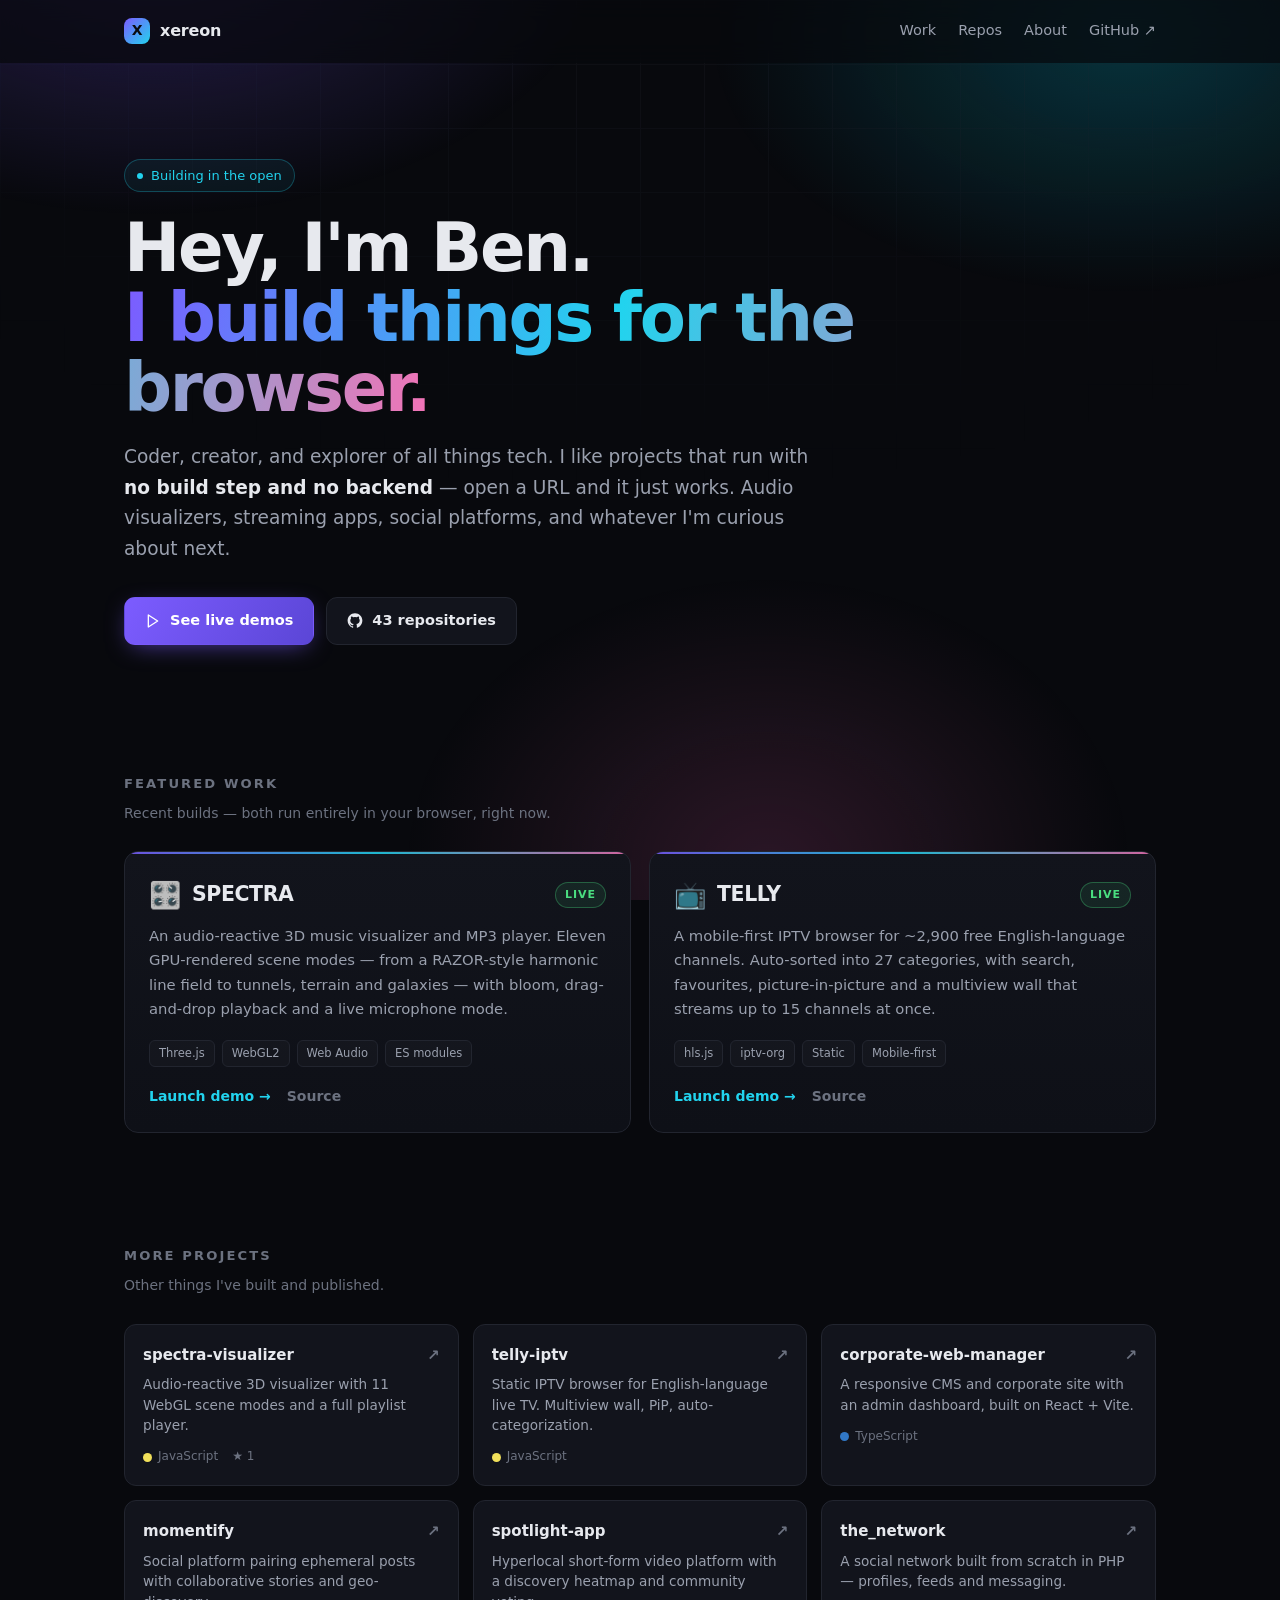
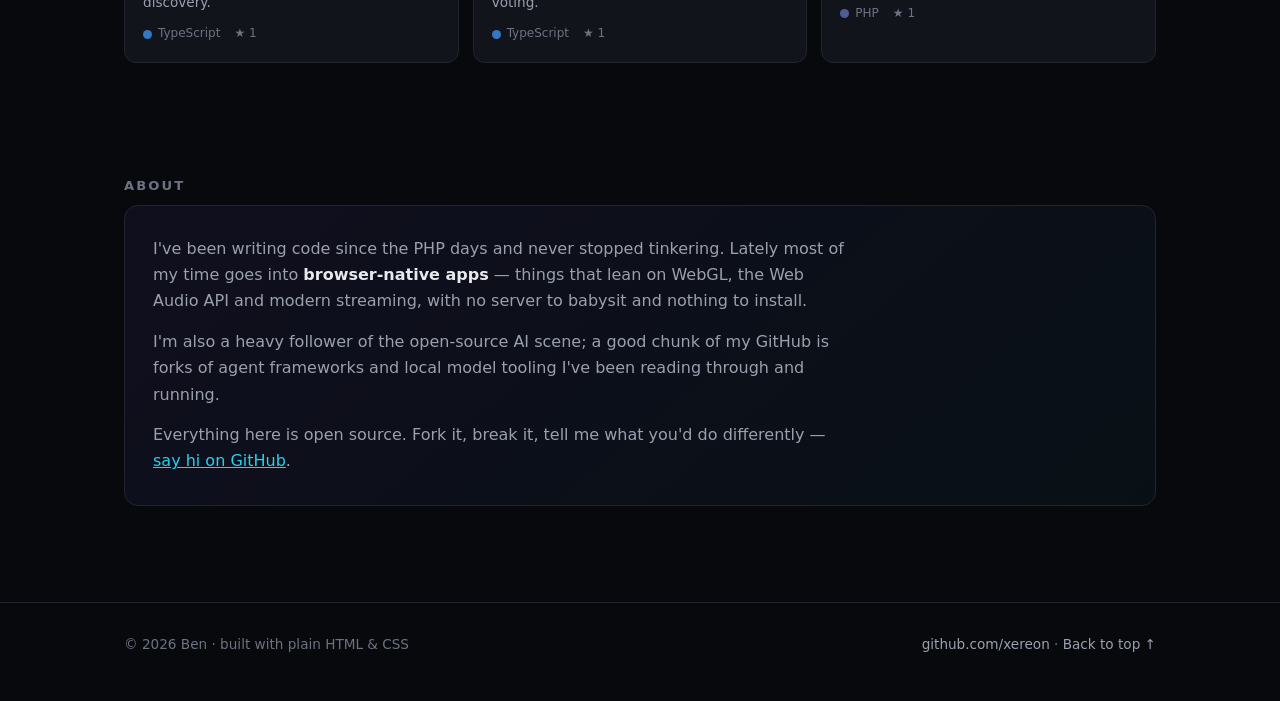
==== index.html @ 3863d05d "Rebuild personal page as a static single-file site Replaces the two-line Jekyll README page with a h" ====
<!DOCTYPE html>
<html lang="en">
<head>
<meta charset="utf-8">
<meta name="viewport" content="width=device-width, initial-scale=1">
<title>Ben — xereon</title>
<meta name="description" content="Ben (xereon) — coder and creator. Browser-based audio visualizers, IPTV apps, social platforms, and other open-source experiments.">
<meta property="og:title" content="Ben — xereon">
<meta property="og:description" content="Coder, creator, and explorer of all things tech. Open-source projects you can run in a browser.">
<meta property="og:type" content="website">
<meta property="og:url" content="https://xereon.github.io/">
<link rel="icon" href="data:image/svg+xml,<svg xmlns='http://www.w3.org/2000/svg' viewBox='0 0 100 100'><text y='.9em' font-size='90'>⚡</text></svg>">
<style>
  :root{
    --bg:#08090d;
    --bg-soft:#0e1017;
    --card:#12141c;
    --line:#22252f;
    --text:#e7e9ee;
    --muted:#9aa0ae;
    --dim:#6c7280;
    --accent:#7c5cff;
    --accent-2:#22d3ee;
    --accent-3:#f472b6;
    --radius:14px;
    --max:1080px;
  }

  *{box-sizing:border-box}

  html{scroll-behavior:smooth}

  body{
    margin:0;
    background:var(--bg);
    color:var(--text);
    font:16px/1.65 system-ui,-apple-system,"Segoe UI",Roboto,Helvetica,Arial,sans-serif;
    -webkit-font-smoothing:antialiased;
    overflow-x:hidden;
  }

  /* animated gradient wash behind everything */
  .aurora{
    position:fixed;
    inset:0;
    z-index:-1;
    pointer-events:none;
    background:
      radial-gradient(48rem 30rem at 12% -8%, rgba(124,92,255,.28), transparent 60%),
      radial-gradient(42rem 26rem at 88% 4%, rgba(34,211,238,.20), transparent 62%),
      radial-gradient(38rem 30rem at 60% 96%, rgba(244,114,182,.14), transparent 60%);
    filter:saturate(120%);
    animation:drift 24s ease-in-out infinite alternate;
  }
  .aurora::after{
    content:"";
    position:absolute;
    inset:0;
    background-image:linear-gradient(var(--line) 1px,transparent 1px),linear-gradient(90deg,var(--line) 1px,transparent 1px);
    background-size:64px 64px;
    opacity:.25;
    mask-image:radial-gradient(70% 55% at 50% 0%,#000 20%,transparent 100%);
    -webkit-mask-image:radial-gradient(70% 55% at 50% 0%,#000 20%,transparent 100%);
  }
  @keyframes drift{
    from{transform:translate3d(0,0,0) scale(1)}
    to{transform:translate3d(0,-3%,0) scale(1.08)}
  }

  a{color:inherit}

  /* horizontal only, so section/.hero keep control of vertical rhythm */
  .wrap{max-width:var(--max);margin:0 auto;padding-left:24px;padding-right:24px}

  /* ---------- header ---------- */
  header{
    position:sticky;
    top:0;
    z-index:10;
    backdrop-filter:blur(12px);
    -webkit-backdrop-filter:blur(12px);
    background:rgba(8,9,13,.72);
    border-bottom:1px solid transparent;
    transition:border-color .3s ease;
  }
  header.stuck{border-bottom-color:var(--line)}
  .nav{display:flex;align-items:center;justify-content:space-between;height:62px}
  .brand{
    display:flex;align-items:center;gap:10px;
    font-weight:650;letter-spacing:-.01em;text-decoration:none;
  }
  .mark{
    width:26px;height:26px;border-radius:8px;
    background:linear-gradient(135deg,var(--accent),var(--accent-2));
    display:grid;place-items:center;
    font-size:14px;font-weight:800;color:#0b0c11;
  }
  .nav nav{display:flex;gap:22px;font-size:14.5px}
  .nav nav a{color:var(--muted);text-decoration:none;transition:color .2s}
  .nav nav a:hover{color:var(--text)}
  @media (max-width:560px){ .nav nav{gap:16px;font-size:14px} .nav nav a.hide-sm{display:none} }

  /* ---------- hero ---------- */
  /* padding-block only — must not clobber .wrap's horizontal padding */
  .hero{padding-top:96px;padding-bottom:72px}
  .tagline{
    display:inline-flex;align-items:center;gap:8px;
    font-size:13px;color:var(--accent-2);
    border:1px solid rgba(34,211,238,.28);
    background:rgba(34,211,238,.06);
    padding:5px 12px;border-radius:999px;margin-bottom:22px;
  }
  .dot{width:6px;height:6px;border-radius:50%;background:var(--accent-2);animation:pulse 2s ease-in-out infinite}
  @keyframes pulse{0%,100%{opacity:1;transform:scale(1)}50%{opacity:.35;transform:scale(.8)}}

  h1{
    margin:0 0 18px;
    font-size:clamp(2.4rem,6.5vw,4.2rem);
    line-height:1.04;
    letter-spacing:-.035em;
    font-weight:760;
  }
  .grad{
    background:linear-gradient(100deg,var(--accent) 0%,var(--accent-2) 48%,var(--accent-3) 100%);
    -webkit-background-clip:text;background-clip:text;
    -webkit-text-fill-color:transparent;color:transparent;
  }
  .lede{max-width:60ch;font-size:clamp(1.02rem,2.2vw,1.16rem);color:var(--muted);margin:0 0 32px}
  .lede strong{color:var(--text);font-weight:600}

  .cta{display:flex;flex-wrap:wrap;gap:12px}
  .btn{
    display:inline-flex;align-items:center;gap:9px;
    padding:11px 20px;border-radius:11px;
    font-size:14.5px;font-weight:560;text-decoration:none;
    border:1px solid var(--line);
    background:var(--card);
    transition:transform .18s ease,border-color .18s ease,background .18s ease;
  }
  .btn:hover{transform:translateY(-2px);border-color:#39405a;background:#171a24}
  .btn.primary{
    background:linear-gradient(120deg,var(--accent),#5b46d6);
    border-color:transparent;color:#fff;
    box-shadow:0 6px 24px -8px rgba(124,92,255,.7);
  }
  .btn.primary:hover{background:linear-gradient(120deg,#8b6dff,#6b55e6)}
  .btn svg{width:16px;height:16px;flex:none}

  /* ---------- sections ---------- */
  section{padding:56px 0}
  .sec-head{display:flex;align-items:baseline;justify-content:space-between;gap:16px;margin-bottom:8px}
  h2{
    font-size:.82rem;font-weight:650;letter-spacing:.16em;text-transform:uppercase;
    color:var(--dim);margin:0;
  }
  .sec-note{font-size:14px;color:var(--dim);margin:0 0 26px}

  /* ---------- featured ---------- */
  .featured{display:grid;grid-template-columns:repeat(2,1fr);gap:18px}
  @media (max-width:800px){ .featured{grid-template-columns:1fr} }

  .feat{
    position:relative;overflow:hidden;
    border:1px solid var(--line);border-radius:var(--radius);
    background:linear-gradient(180deg,var(--card),var(--bg-soft));
    padding:26px 24px 24px;
    text-decoration:none;display:flex;flex-direction:column;
    transition:transform .22s ease,border-color .22s ease;
  }
  .feat::before{
    content:"";position:absolute;inset:0 0 auto 0;height:2px;
    background:linear-gradient(90deg,var(--accent),var(--accent-2),var(--accent-3));
    opacity:.85;
  }
  .feat::after{
    content:"";position:absolute;width:22rem;height:22rem;right:-9rem;top:-11rem;border-radius:50%;
    background:radial-gradient(circle,rgba(124,92,255,.20),transparent 68%);
    transition:opacity .3s ease;opacity:0;
  }
  .feat:hover{transform:translateY(-4px);border-color:#333a52}
  .feat:hover::after{opacity:1}
  .feat > *{position:relative}

  .feat .top{display:flex;align-items:center;gap:11px;margin-bottom:12px}
  .emoji{font-size:26px;line-height:1}
  .feat h3{margin:0;font-size:1.28rem;letter-spacing:-.02em;font-weight:660}
  .live{
    margin-left:auto;font-size:11px;font-weight:640;letter-spacing:.09em;text-transform:uppercase;
    color:#4ade80;border:1px solid rgba(74,222,128,.32);background:rgba(74,222,128,.09);
    padding:3px 9px;border-radius:999px;white-space:nowrap;
  }
  .feat p{margin:0 0 18px;color:var(--muted);font-size:14.8px;flex:1}
  .tags{display:flex;flex-wrap:wrap;gap:7px;margin-bottom:18px}
  .tag{
    font-size:11.5px;color:var(--muted);
    border:1px solid var(--line);border-radius:6px;
    padding:3px 9px;background:rgba(255,255,255,.02);
  }
  .links{display:flex;gap:16px;font-size:14px;font-weight:550}
  .links span{display:inline-flex;align-items:center;gap:6px;color:var(--accent-2);transition:gap .2s ease}
  .links span.ghost{color:var(--dim)}
  .feat:hover .links span{gap:10px}

  /* ---------- repo list ---------- */
  .repos{display:grid;grid-template-columns:repeat(3,1fr);gap:14px}
  @media (max-width:860px){ .repos{grid-template-columns:repeat(2,1fr)} }
  @media (max-width:520px){ .repos{grid-template-columns:1fr} }

  .repo{
    border:1px solid var(--line);border-radius:12px;
    background:var(--card);padding:18px;
    text-decoration:none;display:block;
    transition:transform .2s ease,border-color .2s ease,background .2s ease;
  }
  .repo:hover{transform:translateY(-3px);border-color:#333a52;background:#151824}
  .repo .name{display:flex;align-items:center;gap:8px;font-weight:600;font-size:15px;margin-bottom:7px}
  .repo .name .arrow{margin-left:auto;color:var(--dim);transition:transform .2s ease}
  .repo:hover .name .arrow{transform:translate(3px,-3px);color:var(--accent-2)}
  .repo p{margin:0 0 12px;font-size:13.6px;color:var(--muted);line-height:1.5}
  .meta{display:flex;align-items:center;gap:14px;font-size:12px;color:var(--dim)}
  .lang{display:inline-flex;align-items:center;gap:6px}
  .swatch{width:9px;height:9px;border-radius:50%;flex:none}

  /* ---------- about ---------- */
  .about{
    border:1px solid var(--line);border-radius:var(--radius);
    background:linear-gradient(140deg,rgba(124,92,255,.07),rgba(34,211,238,.04));
    padding:30px 28px;
  }
  .about p{margin:0 0 14px;color:var(--muted);max-width:68ch}
  .about p:last-child{margin-bottom:0}
  .about strong{color:var(--text);font-weight:600}

  /* ---------- footer ---------- */
  footer{border-top:1px solid var(--line);margin-top:40px;padding:30px 0 46px}
  .foot{display:flex;flex-wrap:wrap;gap:14px;align-items:center;justify-content:space-between;font-size:13.6px;color:var(--dim)}
  .foot a{color:var(--muted);text-decoration:none}
  .foot a:hover{color:var(--text)}

  /* ---------- reveal ---------- */
  .reveal{opacity:0;transform:translateY(16px);transition:opacity .6s ease,transform .6s ease}
  .reveal.in{opacity:1;transform:none}
  @media (prefers-reduced-motion:reduce){
    .aurora{animation:none}
    .reveal{opacity:1;transform:none;transition:none}
    *{scroll-behavior:auto}
  }
</style>
</head>
<body>

<div class="aurora"></div>

<header id="top">
  <div class="wrap nav">
    <a class="brand" href="#top"><span class="mark">X</span> xereon</a>
    <nav>
      <a href="#work">Work</a>
      <a href="#repos" class="hide-sm">Repos</a>
      <a href="#about" class="hide-sm">About</a>
      <a href="https://github.com/xereon?tab=repositories">GitHub&nbsp;↗</a>
    </nav>
  </div>
</header>

<main>

  <section class="hero wrap">
    <div class="tagline"><span class="dot"></span> Building in the open</div>
    <h1>Hey, I'm Ben.<br><span class="grad">I build things for the browser.</span></h1>
    <p class="lede">
      Coder, creator, and explorer of all things tech. I like projects that run with
      <strong>no build step and no backend</strong> — open a URL and it just works.
      Audio visualizers, streaming apps, social platforms, and whatever I'm curious about next.
    </p>
    <div class="cta">
      <a class="btn primary" href="#work">
        <svg viewBox="0 0 24 24" fill="none" stroke="currentColor" stroke-width="2" stroke-linecap="round" stroke-linejoin="round"><polygon points="5 3 19 12 5 21 5 3"/></svg>
        See live demos
      </a>
      <a class="btn" href="https://github.com/xereon?tab=repositories">
        <svg viewBox="0 0 24 24" fill="currentColor"><path d="M12 .5C5.73.5.9 5.33.9 11.6c0 4.9 3.17 9.06 7.57 10.53.55.1.75-.24.75-.53l-.01-1.86c-3.08.67-3.73-1.49-3.73-1.49-.5-1.28-1.23-1.62-1.23-1.62-1.01-.69.08-.67.08-.67 1.11.08 1.7 1.14 1.7 1.14.99 1.7 2.6 1.21 3.23.93.1-.72.39-1.21.7-1.49-2.46-.28-5.05-1.23-5.05-5.48 0-1.21.43-2.2 1.14-2.98-.11-.28-.49-1.41.11-2.94 0 0 .93-.3 3.05 1.14a10.6 10.6 0 0 1 5.56 0c2.12-1.44 3.05-1.14 3.05-1.14.6 1.53.22 2.66.11 2.94.71.78 1.14 1.77 1.14 2.98 0 4.26-2.6 5.2-5.07 5.47.4.35.76 1.03.76 2.08l-.01 3.08c0 .3.2.64.76.53 4.4-1.47 7.56-5.63 7.56-10.53C23.1 5.33 18.27.5 12 .5Z"/></svg>
        43 repositories
      </a>
    </div>
  </section>

  <section id="work" class="wrap">
    <div class="sec-head"><h2>Featured work</h2></div>
    <p class="sec-note">Recent builds — both run entirely in your browser, right now.</p>

    <div class="featured">

      <a class="feat reveal" href="https://xereon.github.io/spectra-visualizer/">
        <div class="top">
          <span class="emoji">🎛️</span>
          <h3>SPECTRA</h3>
          <span class="live">Live</span>
        </div>
        <p>
          An audio-reactive 3D music visualizer and MP3 player. Eleven GPU-rendered scene
          modes — from a RAZOR-style harmonic line field to tunnels, terrain and galaxies —
          with bloom, drag-and-drop playback and a live microphone mode.
        </p>
        <div class="tags">
          <span class="tag">Three.js</span><span class="tag">WebGL2</span>
          <span class="tag">Web Audio</span><span class="tag">ES modules</span>
        </div>
        <div class="links">
          <span>Launch demo →</span>
          <span class="ghost">Source</span>
        </div>
      </a>

      <a class="feat reveal" href="https://xereon.github.io/telly-iptv/">
        <div class="top">
          <span class="emoji">📺</span>
          <h3>TELLY</h3>
          <span class="live">Live</span>
        </div>
        <p>
          A mobile-first IPTV browser for ~2,900 free English-language channels. Auto-sorted
          into 27 categories, with search, favourites, picture-in-picture and a multiview
          wall that streams up to 15 channels at once.
        </p>
        <div class="tags">
          <span class="tag">hls.js</span><span class="tag">iptv-org</span>
          <span class="tag">Static</span><span class="tag">Mobile-first</span>
        </div>
        <div class="links">
          <span>Launch demo →</span>
          <span class="ghost">Source</span>
        </div>
      </a>

    </div>
  </section>

  <section id="repos" class="wrap">
    <div class="sec-head"><h2>More projects</h2></div>
    <p class="sec-note">Other things I've built and published.</p>

    <div class="repos">

      <a class="repo reveal" href="https://github.com/xereon/spectra-visualizer">
        <div class="name">spectra-visualizer <span class="arrow">↗</span></div>
        <p>Audio-reactive 3D visualizer with 11 WebGL scene modes and a full playlist player.</p>
        <div class="meta"><span class="lang"><i class="swatch" style="background:#f1e05a"></i>JavaScript</span><span>★ 1</span></div>
      </a>

      <a class="repo reveal" href="https://github.com/xereon/telly-iptv">
        <div class="name">telly-iptv <span class="arrow">↗</span></div>
        <p>Static IPTV browser for English-language live TV. Multiview wall, PiP, auto-categorization.</p>
        <div class="meta"><span class="lang"><i class="swatch" style="background:#f1e05a"></i>JavaScript</span></div>
      </a>

      <a class="repo reveal" href="https://github.com/xereon/corporate-web-manager">
        <div class="name">corporate-web-manager <span class="arrow">↗</span></div>
        <p>A responsive CMS and corporate site with an admin dashboard, built on React + Vite.</p>
        <div class="meta"><span class="lang"><i class="swatch" style="background:#3178c6"></i>TypeScript</span></div>
      </a>

      <a class="repo reveal" href="https://github.com/xereon/momentify">
        <div class="name">momentify <span class="arrow">↗</span></div>
        <p>Social platform pairing ephemeral posts with collaborative stories and geo-discovery.</p>
        <div class="meta"><span class="lang"><i class="swatch" style="background:#3178c6"></i>TypeScript</span><span>★ 1</span></div>
      </a>

      <a class="repo reveal" href="https://github.com/xereon/spotlight-app">
        <div class="name">spotlight-app <span class="arrow">↗</span></div>
        <p>Hyperlocal short-form video platform with a discovery heatmap and community voting.</p>
        <div class="meta"><span class="lang"><i class="swatch" style="background:#3178c6"></i>TypeScript</span><span>★ 1</span></div>
      </a>

      <a class="repo reveal" href="https://github.com/xereon/the_network">
        <div class="name">the_network <span class="arrow">↗</span></div>
        <p>A social network built from scratch in PHP — profiles, feeds and messaging.</p>
        <div class="meta"><span class="lang"><i class="swatch" style="background:#4F5D95"></i>PHP</span><span>★ 1</span></div>
      </a>

    </div>
  </section>

  <section id="about" class="wrap">
    <div class="sec-head"><h2>About</h2></div>
    <div class="about reveal">
      <p>
        I've been writing code since the PHP days and never stopped tinkering. Lately most of my
        time goes into <strong>browser-native apps</strong> — things that lean on WebGL, the Web Audio
        API and modern streaming, with no server to babysit and nothing to install.
      </p>
      <p>
        I'm also a heavy follower of the open-source AI scene; a good chunk of my GitHub is forks of
        agent frameworks and local model tooling I've been reading through and running.
      </p>
      <p>
        Everything here is open source. Fork it, break it, tell me what you'd do differently —
        <a href="https://github.com/xereon" style="color:var(--accent-2)">say hi on GitHub</a>.
      </p>
    </div>
  </section>

</main>

<footer>
  <div class="wrap foot">
    <span>© <span id="yr">2026</span> Ben · built with plain HTML &amp; CSS</span>
    <span><a href="https://github.com/xereon">github.com/xereon</a> · <a href="#top">Back to top ↑</a></span>
  </div>
</footer>

<script>
  document.getElementById('yr').textContent = new Date().getFullYear();

  // border on the header once the page scrolls
  const hdr = document.querySelector('header');
  const onScroll = () => hdr.classList.toggle('stuck', window.scrollY > 8);
  addEventListener('scroll', onScroll, {passive:true});
  onScroll();

  // stagger cards into view
  const items = document.querySelectorAll('.reveal');
  if (!matchMedia('(prefers-reduced-motion: reduce)').matches && 'IntersectionObserver' in window) {
    const io = new IntersectionObserver((entries) => {
      entries.forEach((e, i) => {
        if (!e.isIntersecting) return;
        e.target.style.transitionDelay = (i * 70) + 'ms';
        e.target.classList.add('in');
        io.unobserve(e.target);
      });
    }, {rootMargin: '0px 0px -8% 0px'});
    items.forEach(el => io.observe(el));
  } else {
    items.forEach(el => el.classList.add('in'));
  }
</script>

</body>
</html>
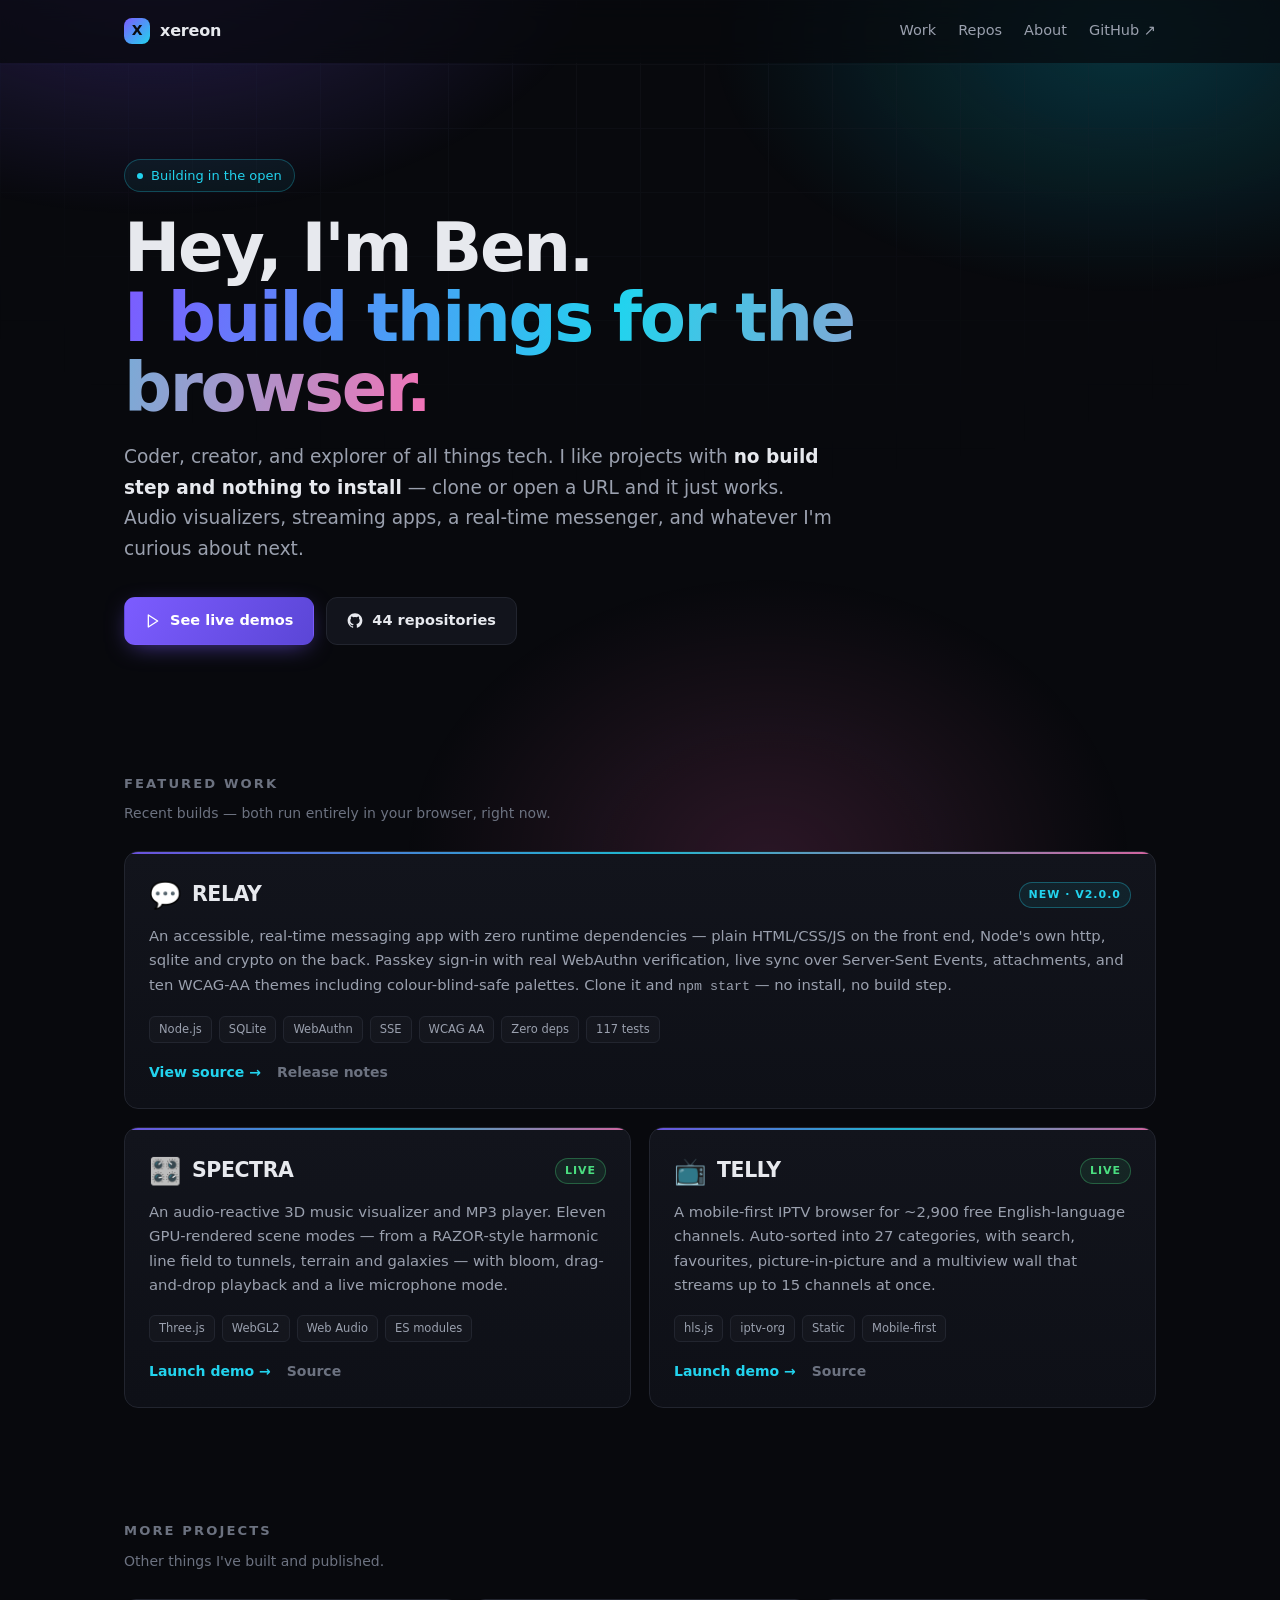
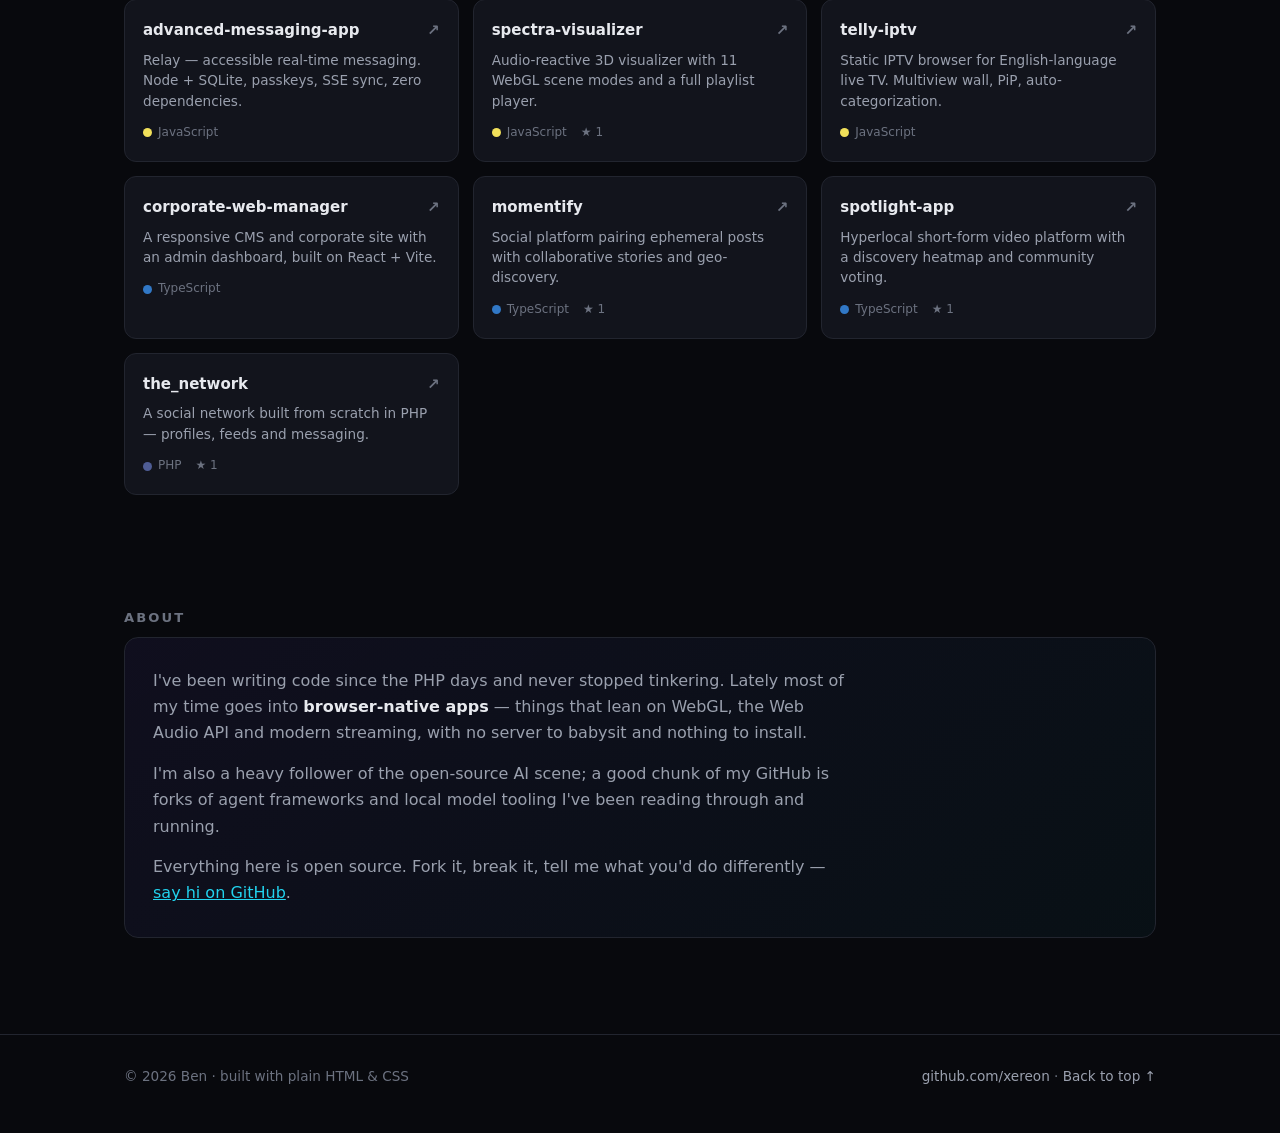
==== commit 00d01c25: "Feature Relay, the new real-time messaging app Adds a full-width featured card for Relay (advanced-m" ====
--- a/index.html
+++ b/index.html
@@ -4,7 +4,7 @@
 <meta charset="utf-8">
 <meta name="viewport" content="width=device-width, initial-scale=1">
 <title>Ben — xereon</title>
-<meta name="description" content="Ben (xereon) — coder and creator. Browser-based audio visualizers, IPTV apps, social platforms, and other open-source experiments.">
+<meta name="description" content="Ben (xereon) — coder and creator. Real-time messaging, browser-based audio visualizers, IPTV apps, social platforms, and other open-source experiments.">
 <meta property="og:title" content="Ben — xereon">
 <meta property="og:description" content="Coder, creator, and explorer of all things tech. Open-source projects you can run in a browser.">
 <meta property="og:type" content="website">
@@ -181,6 +181,7 @@
   .feat:hover::after{opacity:1}
   .feat > *{position:relative}
 
+  .feat.wide{grid-column:1/-1}
   .feat .top{display:flex;align-items:center;gap:11px;margin-bottom:12px}
   .emoji{font-size:26px;line-height:1}
   .feat h3{margin:0;font-size:1.28rem;letter-spacing:-.02em;font-weight:660}
@@ -188,6 +189,9 @@
     margin-left:auto;font-size:11px;font-weight:640;letter-spacing:.09em;text-transform:uppercase;
     color:#4ade80;border:1px solid rgba(74,222,128,.32);background:rgba(74,222,128,.09);
     padding:3px 9px;border-radius:999px;white-space:nowrap;
+  }
+  .live.new{
+    color:var(--accent-2);border-color:rgba(34,211,238,.32);background:rgba(34,211,238,.08);
   }
   .feat p{margin:0 0 18px;color:var(--muted);font-size:14.8px;flex:1}
   .tags{display:flex;flex-wrap:wrap;gap:7px;margin-bottom:18px}
@@ -269,9 +273,9 @@
     <div class="tagline"><span class="dot"></span> Building in the open</div>
     <h1>Hey, I'm Ben.<br><span class="grad">I build things for the browser.</span></h1>
     <p class="lede">
-      Coder, creator, and explorer of all things tech. I like projects that run with
-      <strong>no build step and no backend</strong> — open a URL and it just works.
-      Audio visualizers, streaming apps, social platforms, and whatever I'm curious about next.
+      Coder, creator, and explorer of all things tech. I like projects with
+      <strong>no build step and nothing to install</strong> — clone or open a URL and it just works.
+      Audio visualizers, streaming apps, a real-time messenger, and whatever I'm curious about next.
     </p>
     <div class="cta">
       <a class="btn primary" href="#work">
@@ -280,7 +284,7 @@
       </a>
       <a class="btn" href="https://github.com/xereon?tab=repositories">
         <svg viewBox="0 0 24 24" fill="currentColor"><path d="M12 .5C5.73.5.9 5.33.9 11.6c0 4.9 3.17 9.06 7.57 10.53.55.1.75-.24.75-.53l-.01-1.86c-3.08.67-3.73-1.49-3.73-1.49-.5-1.28-1.23-1.62-1.23-1.62-1.01-.69.08-.67.08-.67 1.11.08 1.7 1.14 1.7 1.14.99 1.7 2.6 1.21 3.23.93.1-.72.39-1.21.7-1.49-2.46-.28-5.05-1.23-5.05-5.48 0-1.21.43-2.2 1.14-2.98-.11-.28-.49-1.41.11-2.94 0 0 .93-.3 3.05 1.14a10.6 10.6 0 0 1 5.56 0c2.12-1.44 3.05-1.14 3.05-1.14.6 1.53.22 2.66.11 2.94.71.78 1.14 1.77 1.14 2.98 0 4.26-2.6 5.2-5.07 5.47.4.35.76 1.03.76 2.08l-.01 3.08c0 .3.2.64.76.53 4.4-1.47 7.56-5.63 7.56-10.53C23.1 5.33 18.27.5 12 .5Z"/></svg>
-        43 repositories
+        44 repositories
       </a>
     </div>
   </section>
@@ -290,6 +294,31 @@
     <p class="sec-note">Recent builds — both run entirely in your browser, right now.</p>
 
     <div class="featured">
+
+      <a class="feat wide reveal" href="https://github.com/xereon/advanced-messaging-app">
+        <div class="top">
+          <span class="emoji">💬</span>
+          <h3>RELAY</h3>
+          <span class="live new">New · v2.0.0</span>
+        </div>
+        <p>
+          An accessible, real-time messaging app with zero runtime dependencies — plain
+          HTML/CSS/JS on the front end, Node's own http, sqlite and crypto on the back.
+          Passkey sign-in with real WebAuthn verification, live sync over Server-Sent Events,
+          attachments, and ten WCAG-AA themes including colour-blind-safe palettes.
+          Clone it and <code style="font-size:.9em">npm start</code> — no install, no build step.
+        </p>
+        <div class="tags">
+          <span class="tag">Node.js</span><span class="tag">SQLite</span>
+          <span class="tag">WebAuthn</span><span class="tag">SSE</span>
+          <span class="tag">WCAG AA</span><span class="tag">Zero deps</span>
+          <span class="tag">117 tests</span>
+        </div>
+        <div class="links">
+          <span>View source →</span>
+          <span class="ghost">Release notes</span>
+        </div>
+      </a>
 
       <a class="feat reveal" href="https://xereon.github.io/spectra-visualizer/">
         <div class="top">
@@ -341,6 +370,12 @@
     <p class="sec-note">Other things I've built and published.</p>
 
     <div class="repos">
+
+      <a class="repo reveal" href="https://github.com/xereon/advanced-messaging-app">
+        <div class="name">advanced-messaging-app <span class="arrow">↗</span></div>
+        <p>Relay — accessible real-time messaging. Node + SQLite, passkeys, SSE sync, zero dependencies.</p>
+        <div class="meta"><span class="lang"><i class="swatch" style="background:#f1e05a"></i>JavaScript</span></div>
+      </a>
 
       <a class="repo reveal" href="https://github.com/xereon/spectra-visualizer">
         <div class="name">spectra-visualizer <span class="arrow">↗</span></div>
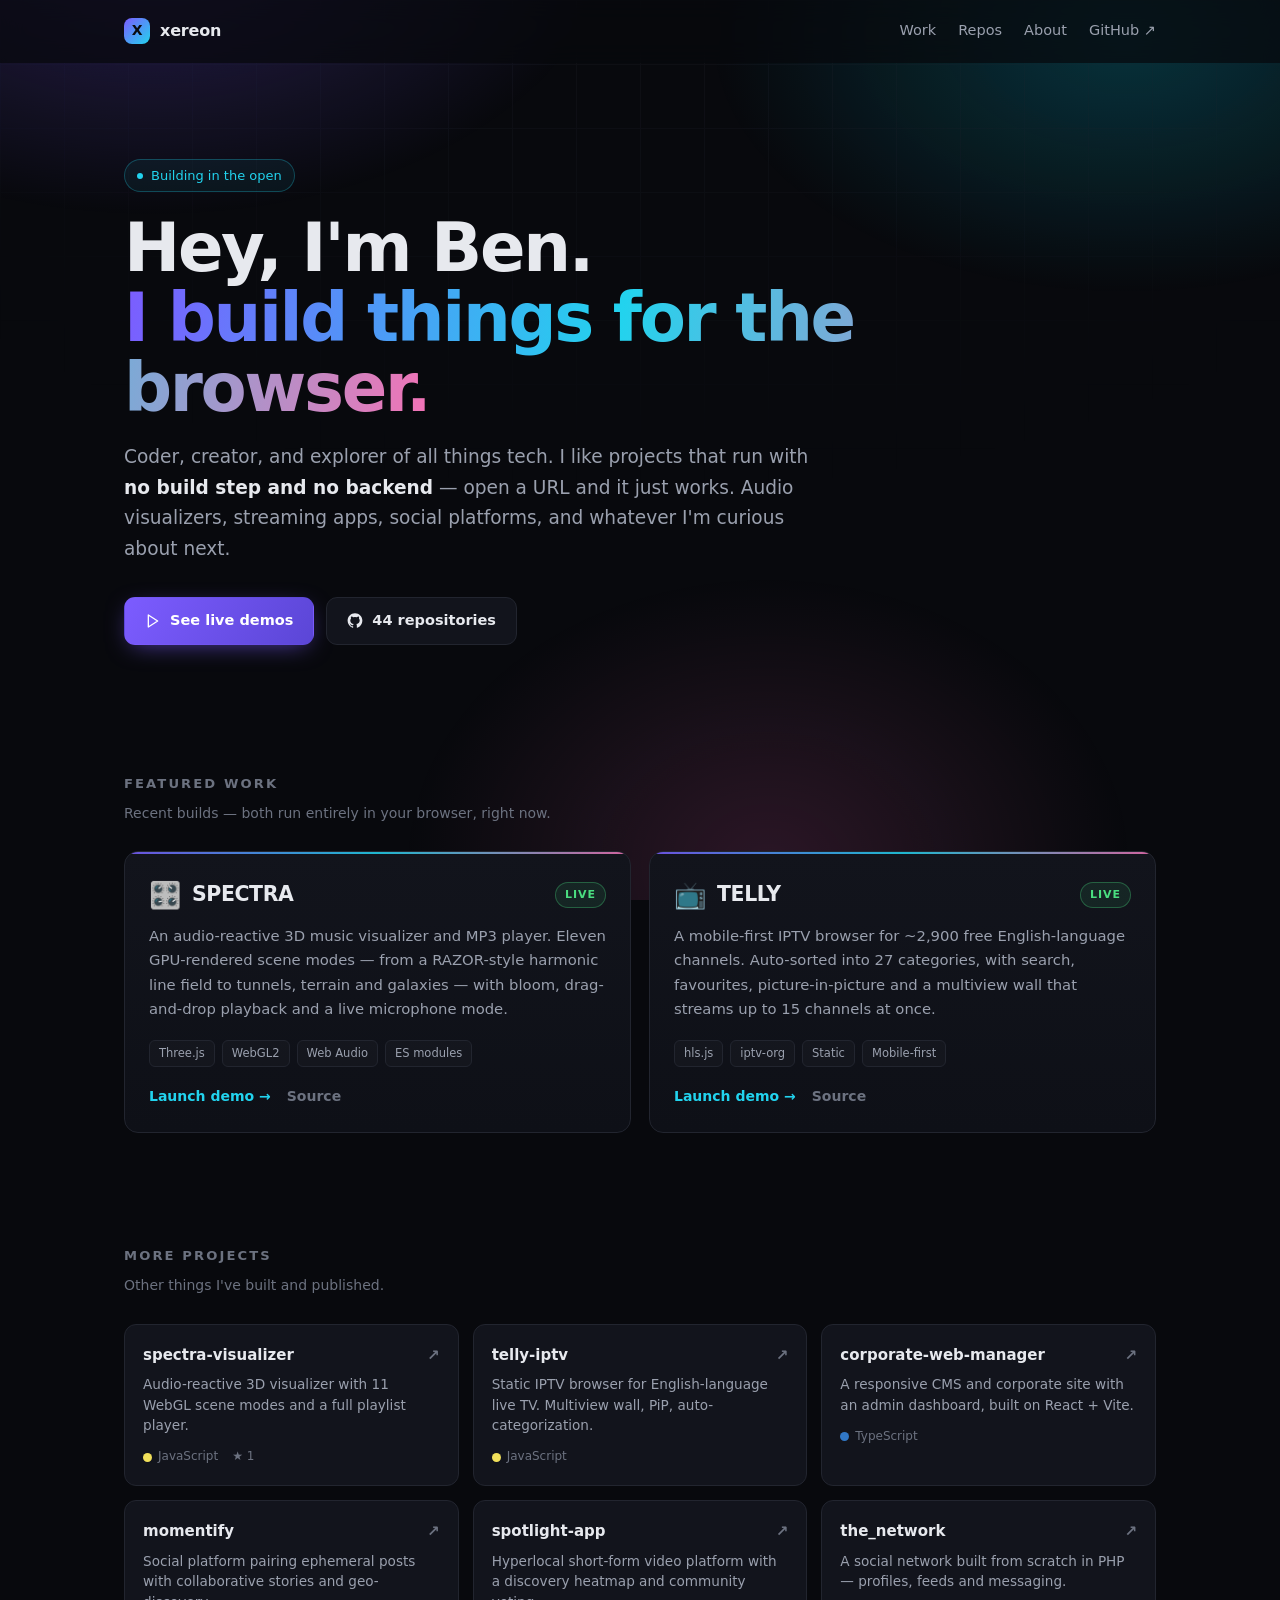
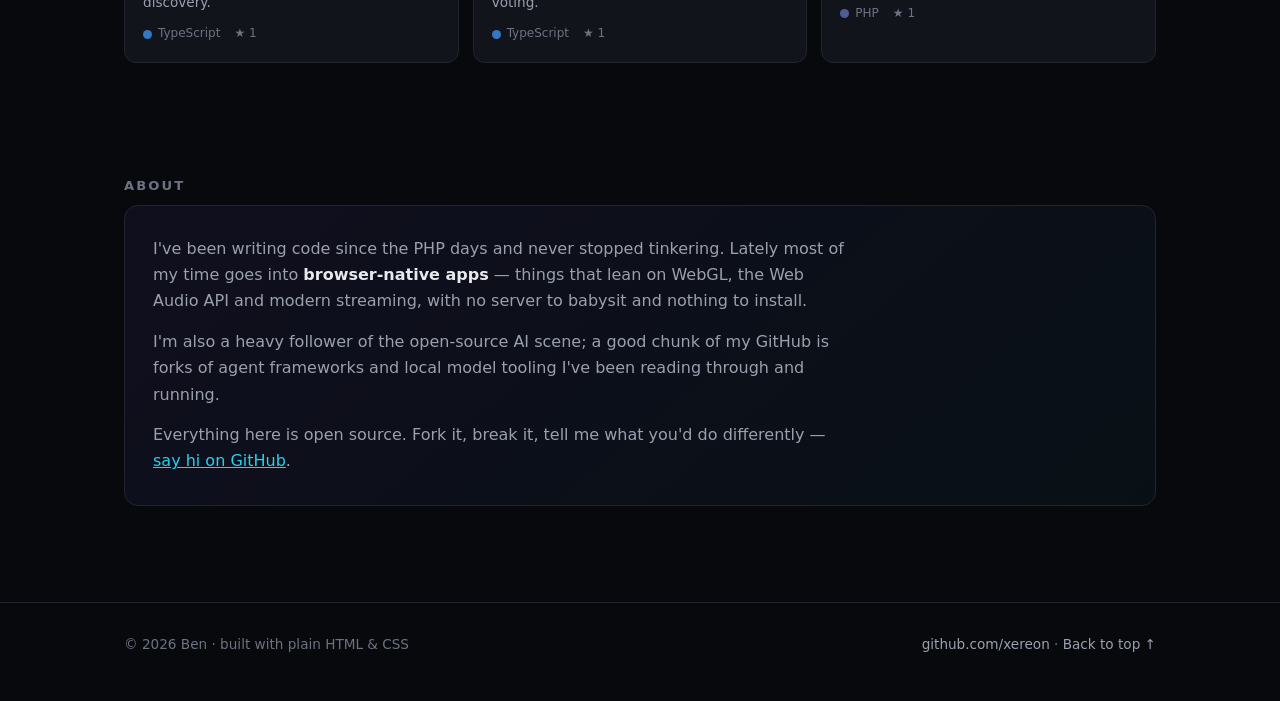
==== commit bbb3981e: "Revert "Feature Relay, the new real-time messaging app" This reverts commit 00d01c254fde38a79858f809" ====
--- a/index.html
+++ b/index.html
@@ -4,7 +4,7 @@
 <meta charset="utf-8">
 <meta name="viewport" content="width=device-width, initial-scale=1">
 <title>Ben — xereon</title>
-<meta name="description" content="Ben (xereon) — coder and creator. Real-time messaging, browser-based audio visualizers, IPTV apps, social platforms, and other open-source experiments.">
+<meta name="description" content="Ben (xereon) — coder and creator. Browser-based audio visualizers, IPTV apps, social platforms, and other open-source experiments.">
 <meta property="og:title" content="Ben — xereon">
 <meta property="og:description" content="Coder, creator, and explorer of all things tech. Open-source projects you can run in a browser.">
 <meta property="og:type" content="website">
@@ -181,7 +181,6 @@
   .feat:hover::after{opacity:1}
   .feat > *{position:relative}
 
-  .feat.wide{grid-column:1/-1}
   .feat .top{display:flex;align-items:center;gap:11px;margin-bottom:12px}
   .emoji{font-size:26px;line-height:1}
   .feat h3{margin:0;font-size:1.28rem;letter-spacing:-.02em;font-weight:660}
@@ -189,9 +188,6 @@
     margin-left:auto;font-size:11px;font-weight:640;letter-spacing:.09em;text-transform:uppercase;
     color:#4ade80;border:1px solid rgba(74,222,128,.32);background:rgba(74,222,128,.09);
     padding:3px 9px;border-radius:999px;white-space:nowrap;
-  }
-  .live.new{
-    color:var(--accent-2);border-color:rgba(34,211,238,.32);background:rgba(34,211,238,.08);
   }
   .feat p{margin:0 0 18px;color:var(--muted);font-size:14.8px;flex:1}
   .tags{display:flex;flex-wrap:wrap;gap:7px;margin-bottom:18px}
@@ -273,9 +269,9 @@
     <div class="tagline"><span class="dot"></span> Building in the open</div>
     <h1>Hey, I'm Ben.<br><span class="grad">I build things for the browser.</span></h1>
     <p class="lede">
-      Coder, creator, and explorer of all things tech. I like projects with
-      <strong>no build step and nothing to install</strong> — clone or open a URL and it just works.
-      Audio visualizers, streaming apps, a real-time messenger, and whatever I'm curious about next.
+      Coder, creator, and explorer of all things tech. I like projects that run with
+      <strong>no build step and no backend</strong> — open a URL and it just works.
+      Audio visualizers, streaming apps, social platforms, and whatever I'm curious about next.
     </p>
     <div class="cta">
       <a class="btn primary" href="#work">
@@ -294,31 +290,6 @@
     <p class="sec-note">Recent builds — both run entirely in your browser, right now.</p>
 
     <div class="featured">
-
-      <a class="feat wide reveal" href="https://github.com/xereon/advanced-messaging-app">
-        <div class="top">
-          <span class="emoji">💬</span>
-          <h3>RELAY</h3>
-          <span class="live new">New · v2.0.0</span>
-        </div>
-        <p>
-          An accessible, real-time messaging app with zero runtime dependencies — plain
-          HTML/CSS/JS on the front end, Node's own http, sqlite and crypto on the back.
-          Passkey sign-in with real WebAuthn verification, live sync over Server-Sent Events,
-          attachments, and ten WCAG-AA themes including colour-blind-safe palettes.
-          Clone it and <code style="font-size:.9em">npm start</code> — no install, no build step.
-        </p>
-        <div class="tags">
-          <span class="tag">Node.js</span><span class="tag">SQLite</span>
-          <span class="tag">WebAuthn</span><span class="tag">SSE</span>
-          <span class="tag">WCAG AA</span><span class="tag">Zero deps</span>
-          <span class="tag">117 tests</span>
-        </div>
-        <div class="links">
-          <span>View source →</span>
-          <span class="ghost">Release notes</span>
-        </div>
-      </a>
 
       <a class="feat reveal" href="https://xereon.github.io/spectra-visualizer/">
         <div class="top">
@@ -370,12 +341,6 @@
     <p class="sec-note">Other things I've built and published.</p>
 
     <div class="repos">
-
-      <a class="repo reveal" href="https://github.com/xereon/advanced-messaging-app">
-        <div class="name">advanced-messaging-app <span class="arrow">↗</span></div>
-        <p>Relay — accessible real-time messaging. Node + SQLite, passkeys, SSE sync, zero dependencies.</p>
-        <div class="meta"><span class="lang"><i class="swatch" style="background:#f1e05a"></i>JavaScript</span></div>
-      </a>
 
       <a class="repo reveal" href="https://github.com/xereon/spectra-visualizer">
         <div class="name">spectra-visualizer <span class="arrow">↗</span></div>
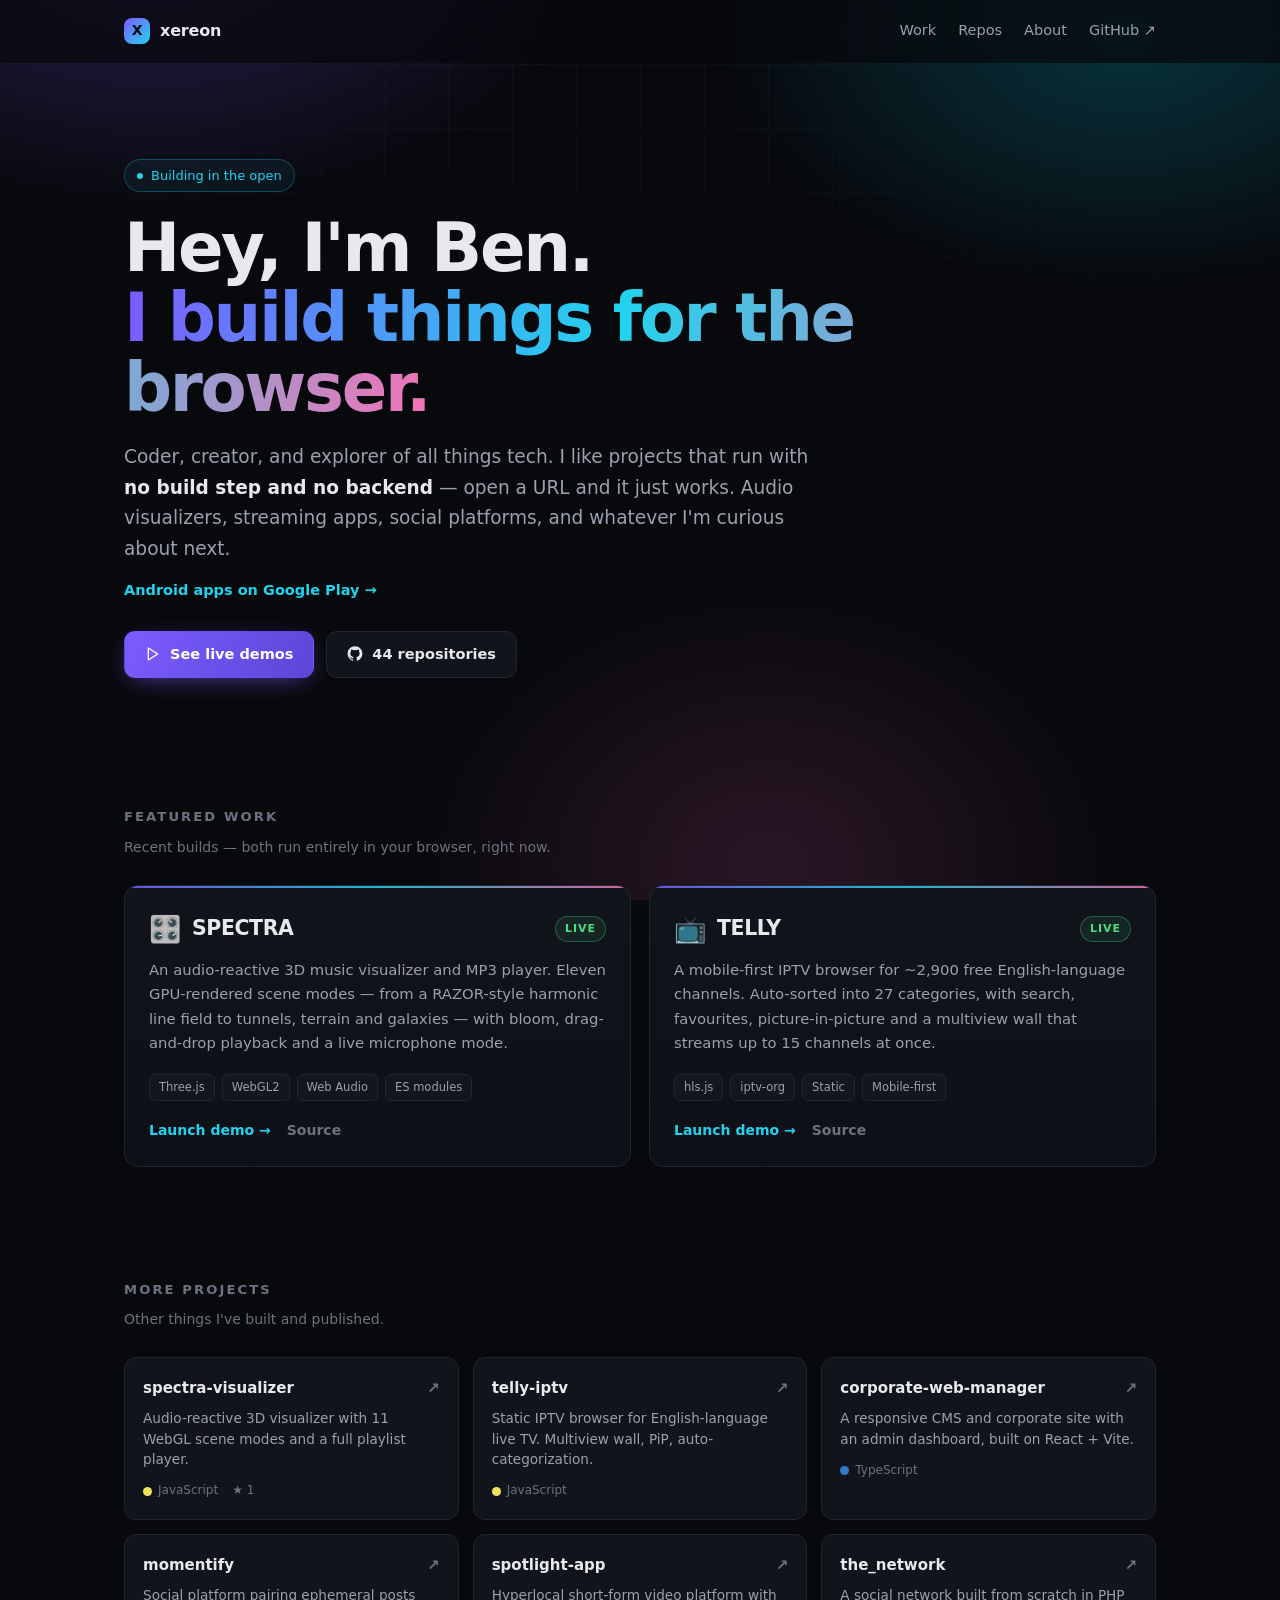
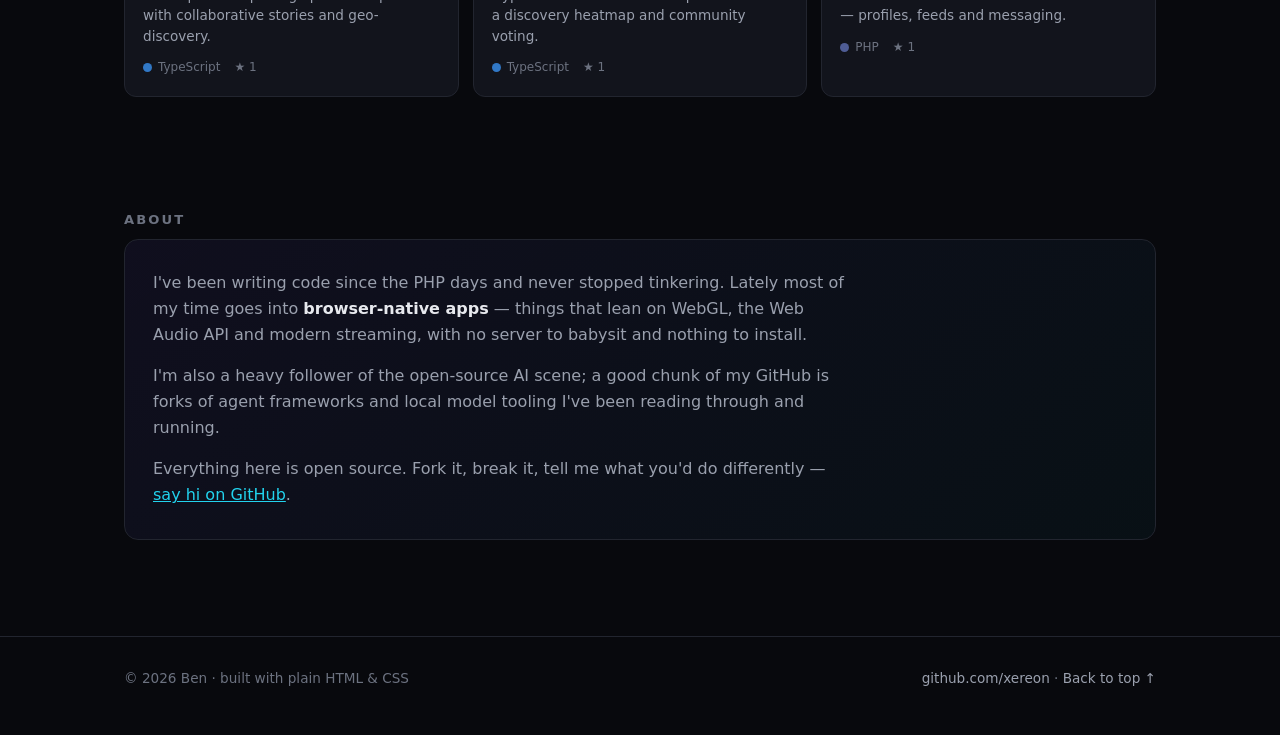
==== commit a5fea7ac: "Add Google Play link to homepage hero" ====
--- a/index.html
+++ b/index.html
@@ -127,6 +127,9 @@
   }
   .lede{max-width:60ch;font-size:clamp(1.02rem,2.2vw,1.16rem);color:var(--muted);margin:0 0 32px}
   .lede strong{color:var(--text);font-weight:600}
+  .android-link{margin:-18px 0 28px;font-size:14.5px;font-weight:600}
+  .android-link a{color:var(--accent-2);text-decoration:none}
+  .android-link a:hover{text-decoration:underline}
 
   .cta{display:flex;flex-wrap:wrap;gap:12px}
   .btn{
@@ -251,7 +254,12 @@
 
 <div class="aurora"></div>
 
-<header id="top">
+<!-- Anchor for "back to top" links. It must NOT live on the sticky header:
+     a stuck element's current position is wherever you've scrolled to, so
+     navigating to it scrolls zero pixels. -->
+<span id="top"></span>
+
+<header>
   <div class="wrap nav">
     <a class="brand" href="#top"><span class="mark">X</span> xereon</a>
     <nav>
@@ -272,6 +280,9 @@
       Coder, creator, and explorer of all things tech. I like projects that run with
       <strong>no build step and no backend</strong> — open a URL and it just works.
       Audio visualizers, streaming apps, social platforms, and whatever I'm curious about next.
+    </p>
+    <p class="android-link">
+      <a href="https://concise.design/work">Android apps on Google Play →</a>
     </p>
     <div class="cta">
       <a class="btn primary" href="#work">
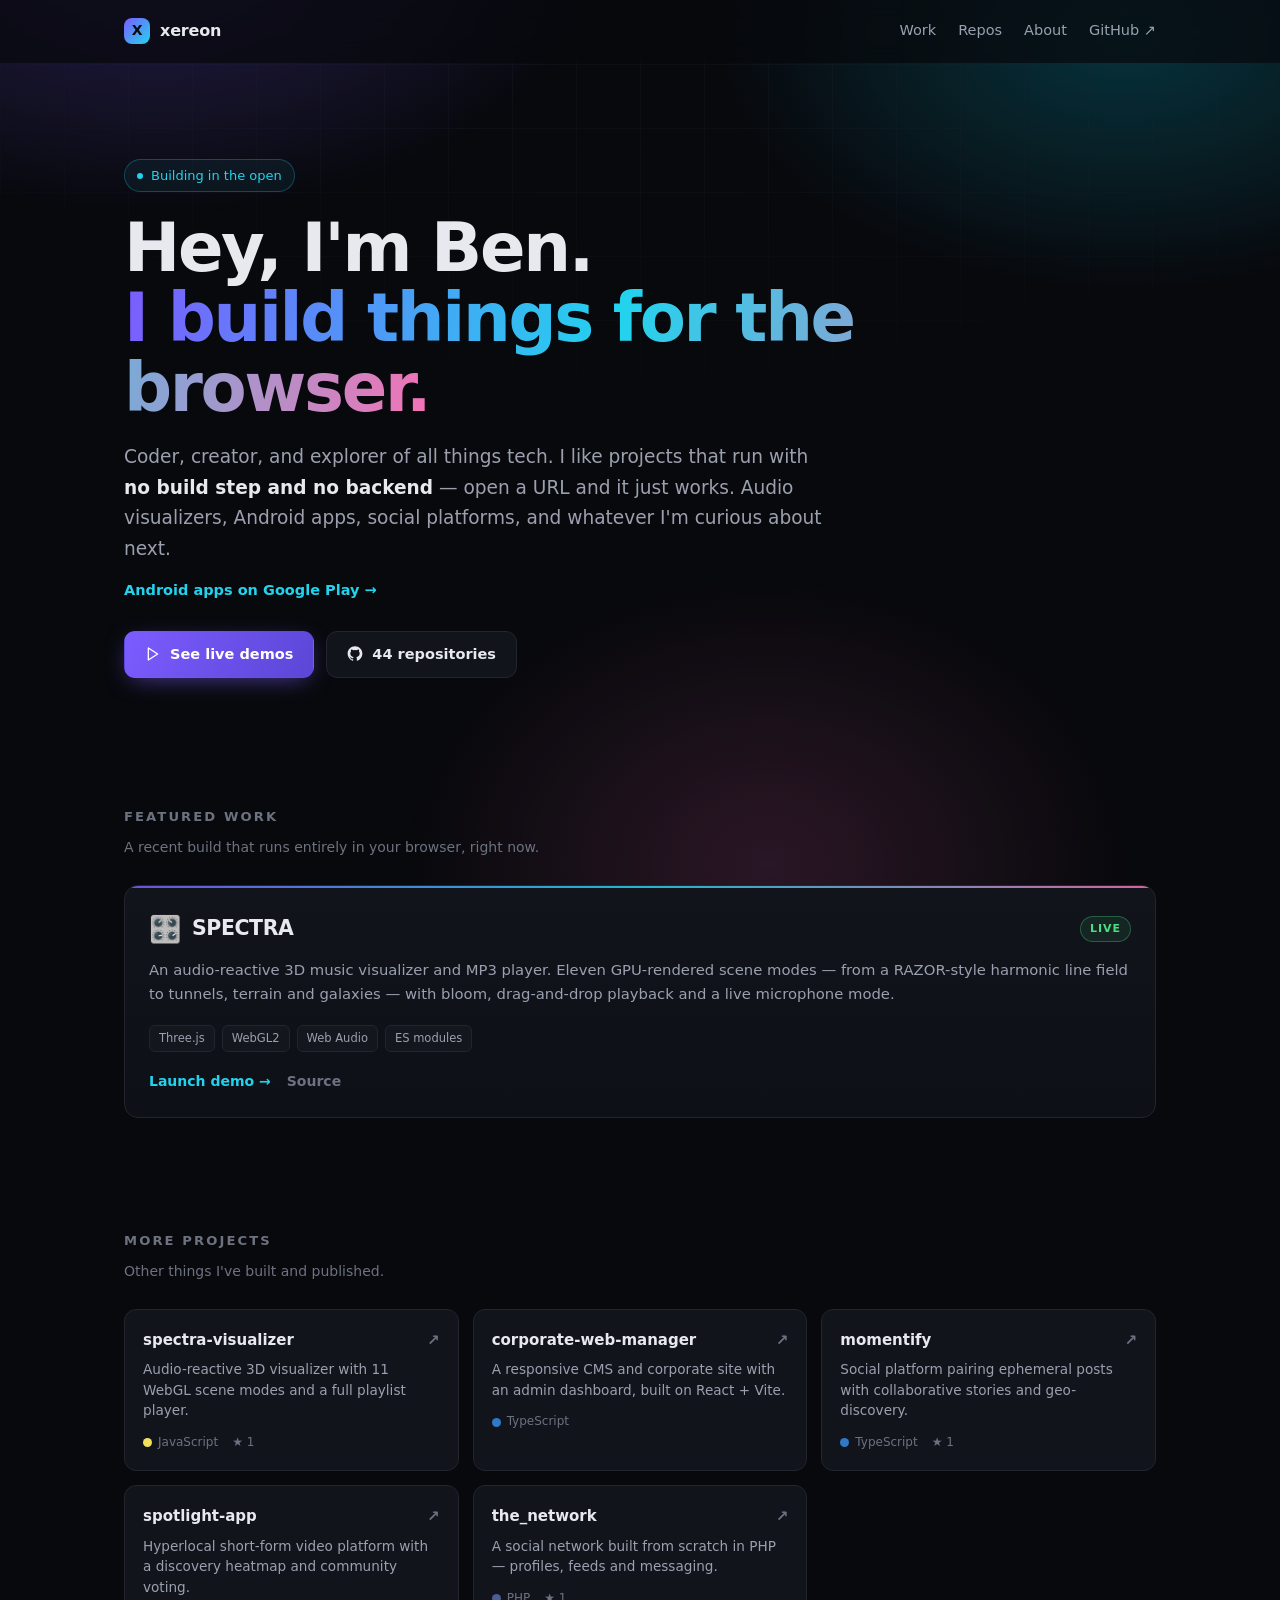
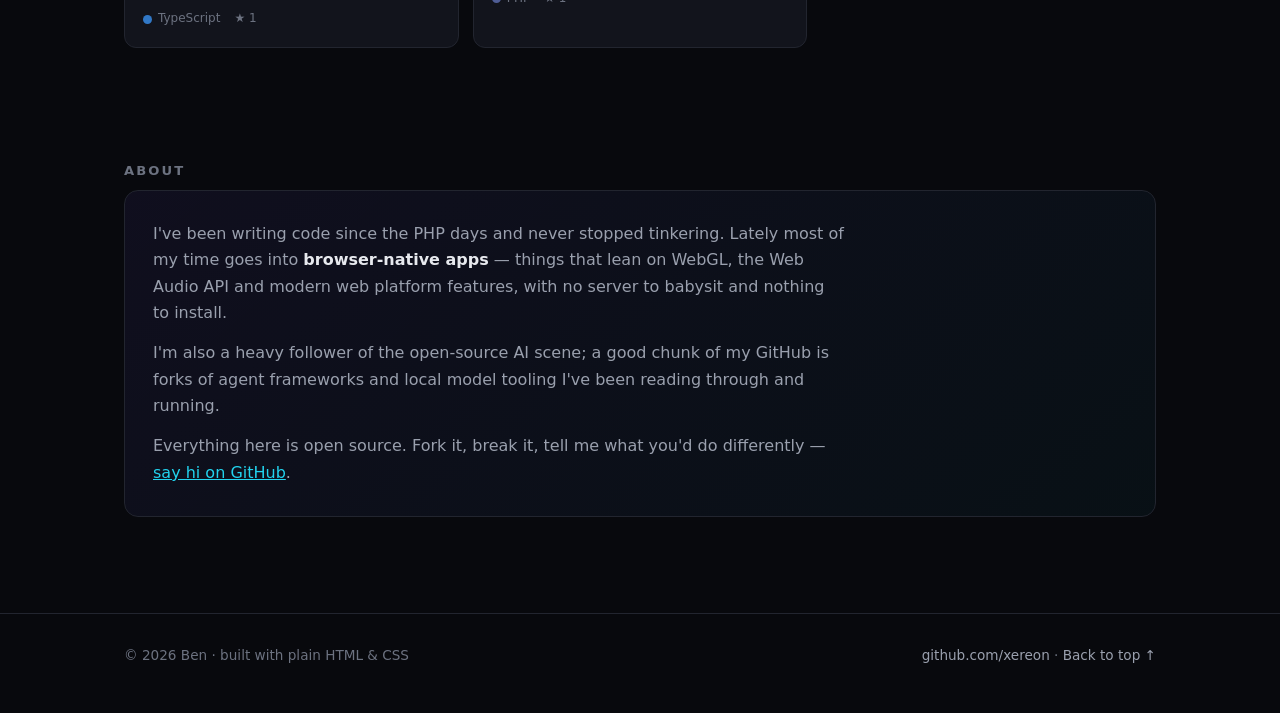
==== commit ddf9574d: "Remove TELLY and IPTV wording from homepage Co-Authored-By: Claude Opus 5.5 <noreply@anthropic.com> " ====
--- a/index.html
+++ b/index.html
@@ -4,7 +4,7 @@
 <meta charset="utf-8">
 <meta name="viewport" content="width=device-width, initial-scale=1">
 <title>Ben — xereon</title>
-<meta name="description" content="Ben (xereon) — coder and creator. Browser-based audio visualizers, IPTV apps, social platforms, and other open-source experiments.">
+<meta name="description" content="Ben (xereon) — coder and creator. Browser-based audio visualizers, Android apps, social platforms, and other open-source experiments.">
 <meta property="og:title" content="Ben — xereon">
 <meta property="og:description" content="Coder, creator, and explorer of all things tech. Open-source projects you can run in a browser.">
 <meta property="og:type" content="website">
@@ -159,7 +159,7 @@
   .sec-note{font-size:14px;color:var(--dim);margin:0 0 26px}
 
   /* ---------- featured ---------- */
-  .featured{display:grid;grid-template-columns:repeat(2,1fr);gap:18px}
+  .featured{display:grid;grid-template-columns:1fr;gap:18px}
   @media (max-width:800px){ .featured{grid-template-columns:1fr} }
 
   .feat{
@@ -279,7 +279,7 @@
     <p class="lede">
       Coder, creator, and explorer of all things tech. I like projects that run with
       <strong>no build step and no backend</strong> — open a URL and it just works.
-      Audio visualizers, streaming apps, social platforms, and whatever I'm curious about next.
+      Audio visualizers, Android apps, social platforms, and whatever I'm curious about next.
     </p>
     <p class="android-link">
       <a href="https://concise.design/work">Android apps on Google Play →</a>
@@ -298,7 +298,7 @@
 
   <section id="work" class="wrap">
     <div class="sec-head"><h2>Featured work</h2></div>
-    <p class="sec-note">Recent builds — both run entirely in your browser, right now.</p>
+    <p class="sec-note">A recent build that runs entirely in your browser, right now.</p>
 
     <div class="featured">
 
@@ -323,26 +323,6 @@
         </div>
       </a>
 
-      <a class="feat reveal" href="https://xereon.github.io/telly-iptv/">
-        <div class="top">
-          <span class="emoji">📺</span>
-          <h3>TELLY</h3>
-          <span class="live">Live</span>
-        </div>
-        <p>
-          A mobile-first IPTV browser for ~2,900 free English-language channels. Auto-sorted
-          into 27 categories, with search, favourites, picture-in-picture and a multiview
-          wall that streams up to 15 channels at once.
-        </p>
-        <div class="tags">
-          <span class="tag">hls.js</span><span class="tag">iptv-org</span>
-          <span class="tag">Static</span><span class="tag">Mobile-first</span>
-        </div>
-        <div class="links">
-          <span>Launch demo →</span>
-          <span class="ghost">Source</span>
-        </div>
-      </a>
 
     </div>
   </section>
@@ -359,11 +339,6 @@
         <div class="meta"><span class="lang"><i class="swatch" style="background:#f1e05a"></i>JavaScript</span><span>★ 1</span></div>
       </a>
 
-      <a class="repo reveal" href="https://github.com/xereon/telly-iptv">
-        <div class="name">telly-iptv <span class="arrow">↗</span></div>
-        <p>Static IPTV browser for English-language live TV. Multiview wall, PiP, auto-categorization.</p>
-        <div class="meta"><span class="lang"><i class="swatch" style="background:#f1e05a"></i>JavaScript</span></div>
-      </a>
 
       <a class="repo reveal" href="https://github.com/xereon/corporate-web-manager">
         <div class="name">corporate-web-manager <span class="arrow">↗</span></div>
@@ -398,7 +373,7 @@
       <p>
         I've been writing code since the PHP days and never stopped tinkering. Lately most of my
         time goes into <strong>browser-native apps</strong> — things that lean on WebGL, the Web Audio
-        API and modern streaming, with no server to babysit and nothing to install.
+        API and modern web platform features, with no server to babysit and nothing to install.
       </p>
       <p>
         I'm also a heavy follower of the open-source AI scene; a good chunk of my GitHub is forks of
